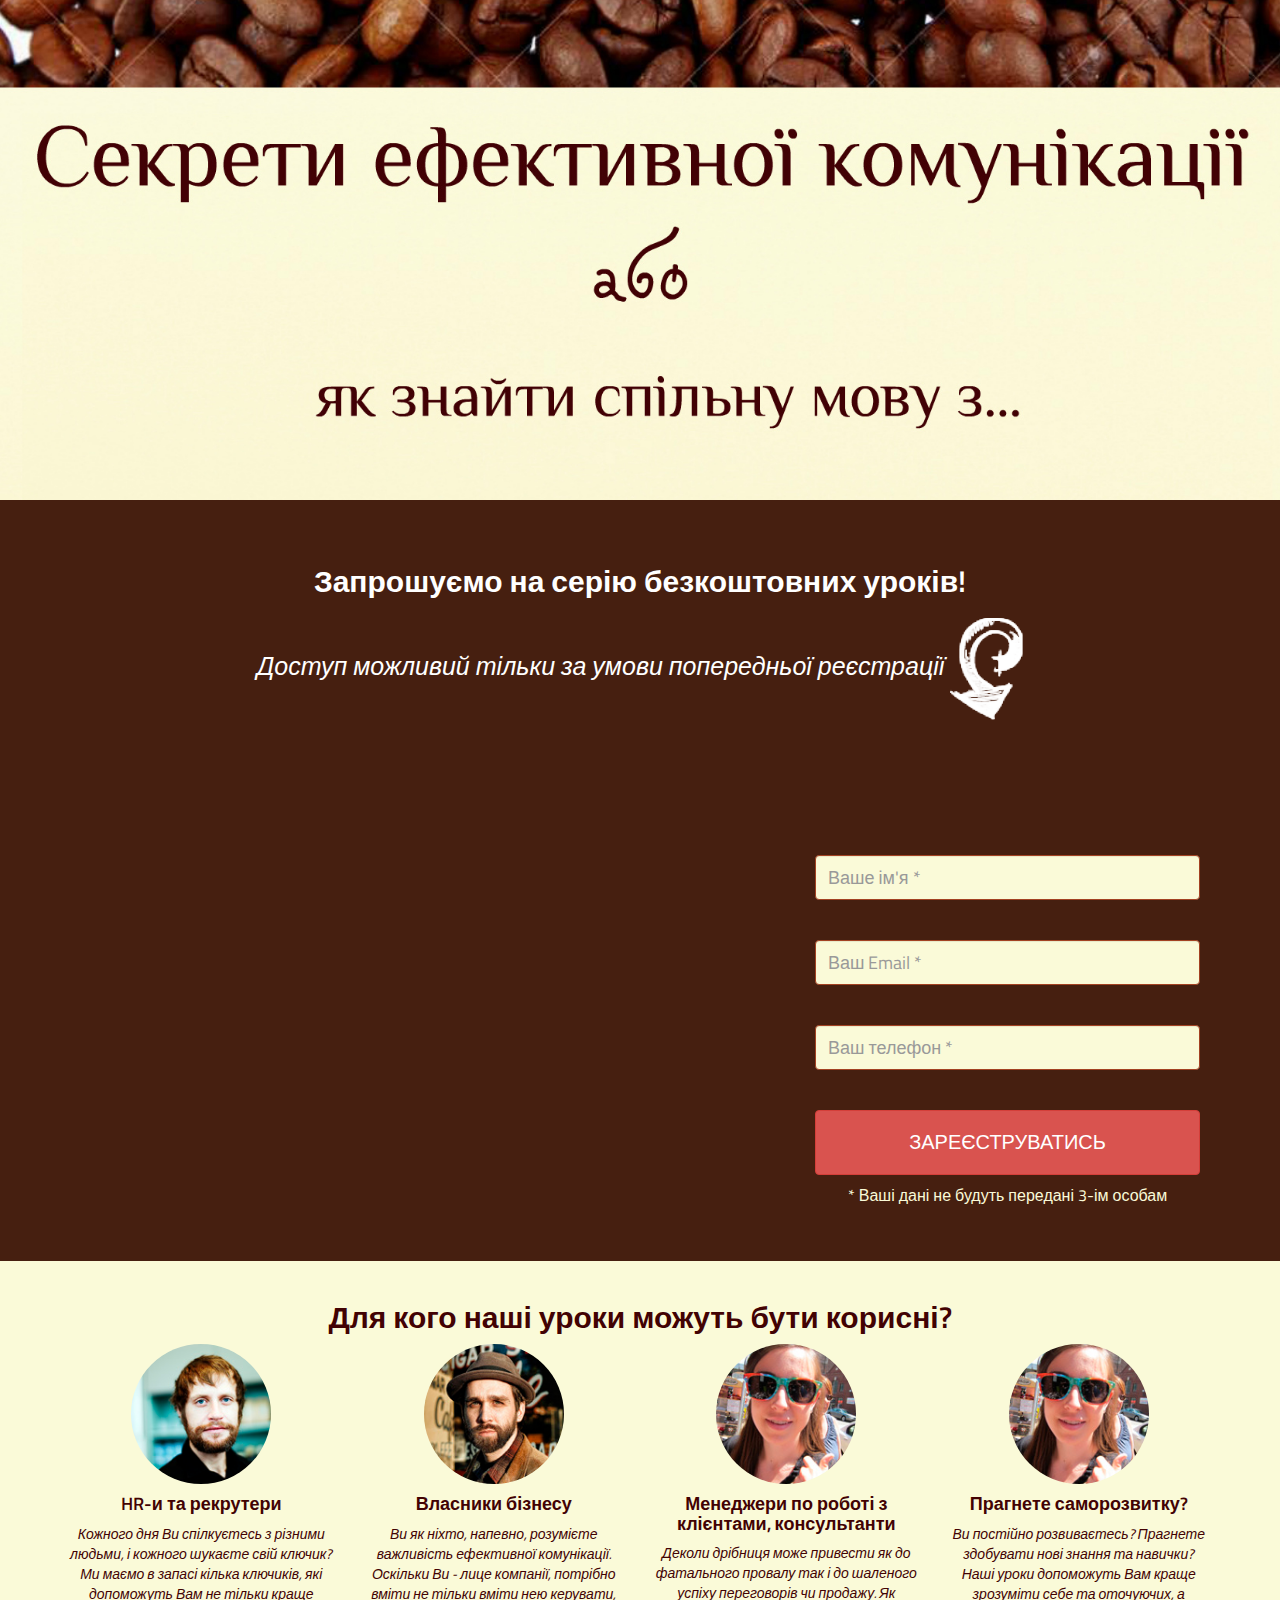
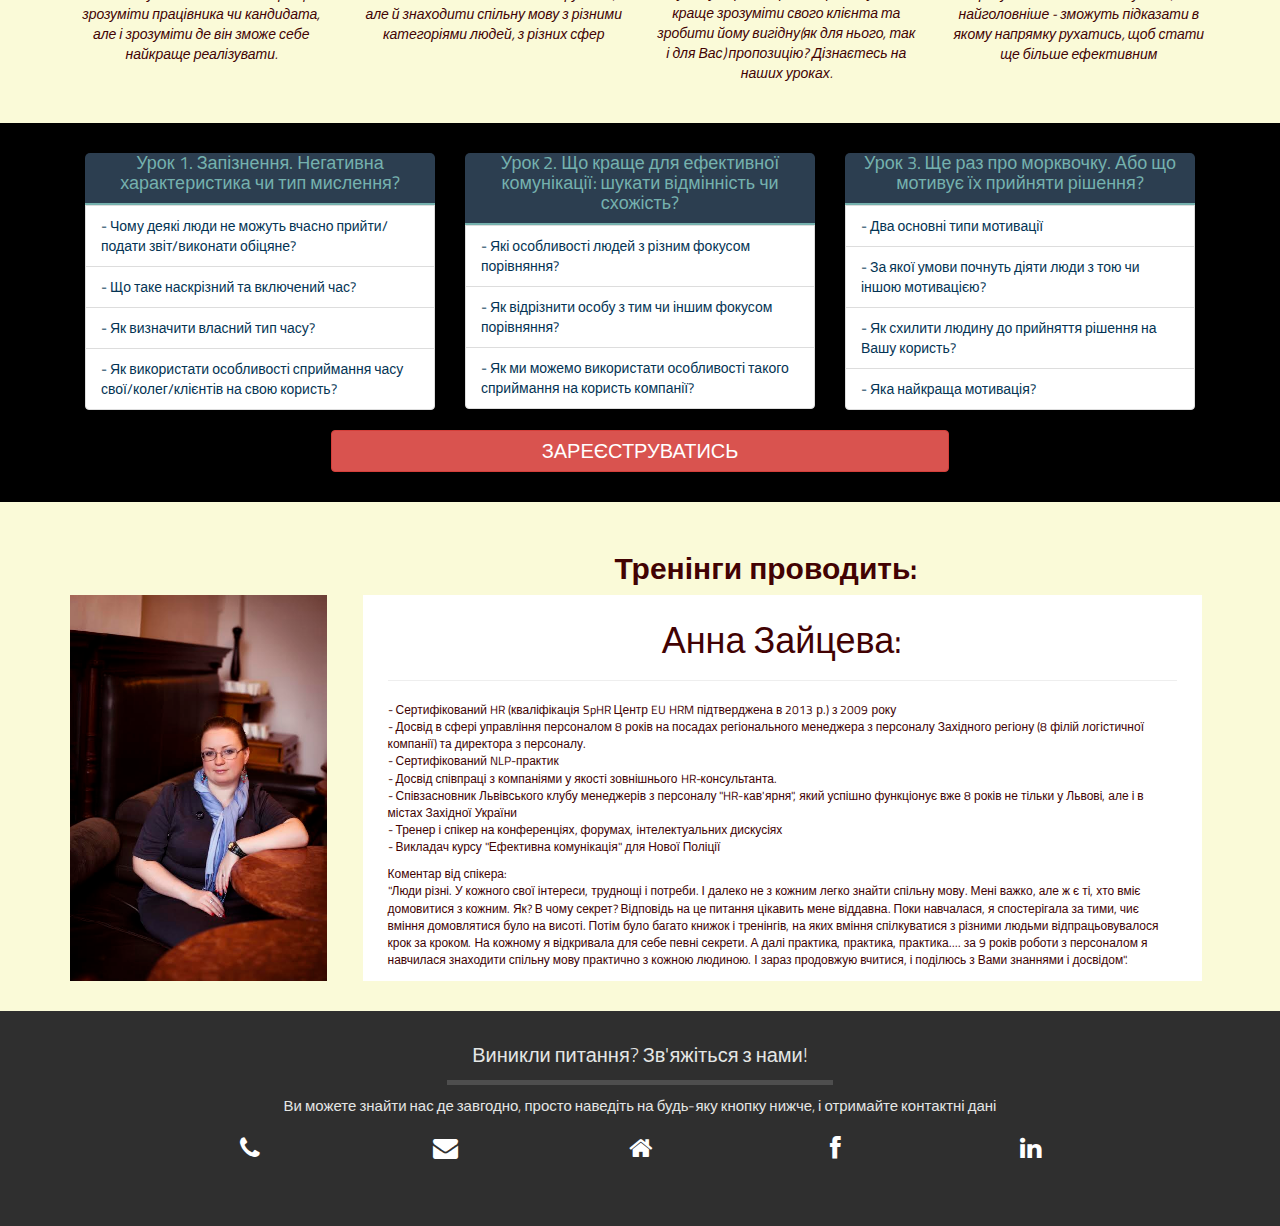
==== index.html @ 03cd406b "fix bugs" ====
<!doctype html>
<html>
<head lang="UA">
  <meta charset="utf-8">
  <meta name="viewport" content="width=device-width, initial-scale=1, maximum-scale=1, user-scalable=no">
  <title>Секрети ефективної комунікації</title>
  <meta name="description" content="sekretycomunicaciioctober"/>
  <meta name="keywords" content="HR, recruitment">
  <meta property="og:title" content="">
  <link rel="shortcut icon" href="favicon.ico" type="image/x-icon">
  <link rel="icon" href="favicon.ico" type="image/x-icon">
  <link rel="stylesheet" type="text/css" href="css/bootstrap.min.css">
  <link rel="stylesheet" href="css/font-awesome.min.css">
  <link rel="stylesheet" type="text/css" href="css/style.css">
  <link href='http://fonts.googleapis.com/css?family=Titillium+Web:400,600,300,200&subset=latin,latin-ext'
        rel='stylesheet' type='text/css'>
    <script src="http://ajax.googleapis.com/ajax/libs/jquery/1.7/jquery.js"></script>
    <script src="http://malsup.github.com/jquery.form.js"></script>
    <script>
        // wait for the DOM to be loaded
            $(document).ready(function() {
                var formTopBtn = $('.form-top-btn'),
                    formDownBtn = $('.form-down-btn');
            // bind 'myForm' and provide a simple callback function
            $('#myForm').ajaxForm(function() {
                formTopBtn.removeClass('btn-danger').addClass('btn-success').html("Відправлено").prop('disabled', true);
                formDownBtn.removeClass('btn-danger').addClass('btn-success').html("Відправлено").prop('disabled', true);
                document.getElementById("send-form").onclick = setTimeout(function () {
                    window.location.href = "redirect.html"; //will redirect to your blog page (an ex: blog.html)
                }, 3000);
            });
        });
    </script>

</head>

<body>
<div class="top-header">
</div>

<!-- === MAIN Background === -->
<div class="slide story" id="slide-1" data-slide="1">
  <div class="container">
    <div id="home-row-1" class="row clearfix">
      <div class="col-12">
        <h2 class="font-semibold">Запрошуємо на серію безкоштовних уроків!</span></h2>
        <h3 class="font-thin"><i>Доступ можливий тільки за умови попередньої реєстрації </i><img src="images/arrow.png"> </h3>
        <br>
        <br>
      </div>
      <!-- /col-12 -->
    </div>
    <!-- /row -->
    <div id="home-row-2" class="row clearfix">
      <div class="container">
        <div class="row">
          <div class="col-md-6 col-sm-6">
            <div class="embed-responsive embed-responsive-video">
                <video width="320" height="240" autoplay>
                    <source src="http://www.ex.ua/show/190866674/bb92fa47da04258a5d4b9c19761e5c28.mp4" type="video/mp4">
                    Your browser does not support the video tag.
                </video>
            </div>
          </div>
          <div class="col-md-6 col-sm-6">
            <div class="registration">
              <form id="myForm" action="send.php" method="post" class="form-top">

                <div class="form-group">
                  <input type="text" class="form-control" placeholder="Ваше ім'я *" name="first-name" id="name" required="required">

                  <p class="help-block text-danger"></p>
                </div>
                <div class="form-group">
                  <input type="email" class="form-control" placeholder="Ваш Email *" name="email" id="email" required="required">

                  <p class="help-block text-danger"></p>
                </div>
                <div class="form-group">
                  <input type="tel" class="form-control" placeholder="Ваш телефон *" name="phone" id="phone" required="required">

                  <p class="help-block text-danger" id="error"></p>
                </div>
                  <button type="submit" id="send-form" class="btn btn-block btn-danger form-top-btn">Зареєструватись</button>
                  <p><small class="text-muted">* Ваші дані не будуть передані 3-ім особам</small></p>
              </form>
              <div class="clearfix"></div>
            </div>
          </div>
        </div>
      </div>
      <!-- /row -->
    </div>
    <!-- /container -->
  </div>
  <!-- /slide1 -->

  <!-- === Slide 2 === -->
  <div class="slide story" id="slide-2" data-slide="2">
    <div class="container">

      <div class="row mt centered">
        <div class="col-lg-8 col-lg-offset-2">
          <h2 class="font-semibold">Для кого наші уроки можуть бути корисні?</h2>
        </div>
      </div>
      <!-- /row -->
      <div class="row mt centered">
        <div class="col-lg-3">
          <img class="img-circle" src="images/pic1.jpg" width="140" alt="">

          <h4 class="font-semibold">HR-и та рекрутери</h4>

          <p class="about-user"><em>Кожного дня Ви спілкуєтесь з різними людьми, і кожного шукаєте свій ключик? Ми маємо в запасі кілька ключиків, які допоможуть Вам не тільки краще зрозуміти працівника чи кандидата, але і зрозуміти де він зможе себе найкраще реалізувати.</em></p>
        </div>
        <!--/col-lg-4 -->

        <div class="col-lg-3">
          <img class="img-circle" src="images/pic2.jpg" width="140" alt="">

          <h4 class="font-semibold">Власники бізнесу</h4>

          <p class="about-user"><em>Ви як ніхто, напевно, розумієте важливість ефективної комунікації. Оскільки Ви - лице компанії, потрібно вміти не тільки вміти нею керувати, але й знаходити спільну мову з різними категоріями людей, з різних сфер</em></p>
        </div>
        <!--/col-lg-4 -->

        <div class="col-lg-3">
          <img class="img-circle" src="images/pic3.jpg" width="140" alt="">

          <h4 class="font-semibold">Менеджери по роботі з клієнтами, консультанти</h4>

          <p class="about-user"><em>Деколи дрібниця може привести як до фатального провалу так і до шаленого успіху переговорів чи продажу. Як краще зрозуміти свого клієнта та зробити йому вигідну(як для нього, так і для Вас) пропозицію? Дізнаєтесь на наших уроках.</em></p>
        </div>
        <!--/col-lg-4 -->
        <div class="col-lg-3">
          <img class="img-circle" src="images/pic3.jpg" width="140" alt="">

          <h4 class="font-semibold">Прагнете саморозвитку?</h4>

          <p class="about-user"><em>Ви постійно розвиваєтесь? Прагнете здобувати нові знання та навички? Наші уроки допоможуть Вам краще зрозуміти себе та оточуючих, а найголовніше - зможуть підказати в якому напрямку рухатись, щоб стати ще більше ефективним</em></p>
        </div>
        <!--/col-lg-4 -->
      </div>
      <!-- /row -->
    </div>
    <!-- /container -->
  </div>
  <!-- /slide2 -->

  <!-- === SLide 3 - Portfolio -->
  <div class="slide story" id="slide-3" data-slide="3">
    <div class="container">
      <div class="col-md-4">
        <div class="pricing_header">
          <h4>Урок 1. Запізнення. Негативна характеристика чи тип мислення?</h4>

          <div class="space"></div>
        </div>
        <ul class="list-group">
          <li class="list-group-item">- Чому деякі люди не можуть вчасно прийти/подати звіт/виконати обіцяне?</li>
          <li class="list-group-item">- Що таке наскрізний та включений час?</li>
          <li class="list-group-item">- Як визначити власний тип часу?</li>
          <li class="list-group-item">- Як використати особливості сприймання часу свої/колег/клієнтів на свою користь?</li>

        </ul>

        <div class="try">
        </div>
      </div>
      <div class="col-md-4">
        <div class="pricing_header">
          <h4>Урок 2. Що краще для ефективної комунікації: шукати відмінність чи схожість?</h4>

          <div class="space"></div>
        </div>
        <ul class="list-group">
          <li class="list-group-item">- Які особливості людей з різним фокусом порівняння?</li>
          <li class="list-group-item">- Як відрізнити особу з тим чи іншим фокусом порівняння?</li>
          <li class="list-group-item">- Як ми можемо використати особливості такого сприймання на користь компанії?</li>
        </ul>
        <div class="try">
        </div>
      </div>
      <div class="col-md-4">
        <div class="pricing_header">
          <h4>Урок 3. Ще раз про морквочку. Або що мотивує їх прийняти рішення?</h4>

          <div class="space"></div>
        </div>
        <ul class="list-group">
          <li class="list-group-item">- Два основні типи мотивації</li>
          <li class="list-group-item">- За якої умови почнуть діяти люди з тою чи іншою мотивацією?</li>
          <li class="list-group-item">- Як схилити людину до прийняття рішення на Вашу користь?</li>
          <li class="list-group-item">- Яка найкраща мотивація?</li>
        </ul>
      </div>
      <div class="col-md-12">

        <form name="registration" class="form-down" novalidate>

          <div class="col-md-7 col-centered">
            <div class="form-group-btn">
              <a href="#slide-1" class="btn btn-block btn-danger form-down-btn" id="reg-top">Зареєструватись</a>
            </div>
          </div>
        </form>
        <div class="clearfix"></div>
      </div>
    </div>
    <!-- /row -->
  </div>
  <!-- /slide3 -->

  <!-- === Slide 5 === -->
  <div class="slide story" id="slide-5" data-slide="5">
    <div class="container">
      <div class="row">
        <div class="col-md-9 text-right">
          <h2 class="font-semibold">Тренінги проводить:</h2>
        </div>
      </div>
      <!-- USER PROFILE ROW STARTS-->
      <div class="row">
        <div class="col-md-3 col-sm-3">

          <div class="user-wrapper">
            <img src="images/speaker.jpg" class="img-responsive"/>
          </div>
        </div>

        <div class="col-md-9 col-sm-9  user-wrapper">
          <div class="description">
            <h1> Анна Зайцева:</h1>
            <hr/>
            <p>
                - Сертифікований HR (кваліфікація SpHR Центр EU HRM підтверджена в 2013 р.) з 2009 року<br>
                - Досвід в сфері управління персоналом 8 років на посадах регіонального менеджера з персоналу Західного регіону (8 філій логістичної компанії) та директора з персоналу.<br>
                - Сертифікований NLP-практик<br>
                - Досвід співпраці з компаніями у якості зовнішнього HR-консультанта.<br>
                - Співзасновник Львівського клубу менеджерів з персоналу "HR-кав'ярня", який успішно функціонує вже 8 років не тільки у Львові, але і в містах Західної України<br>
                - Тренер і спікер на конференціях, форумах, інтелектуальних дискусіях<br>
                - Викладач курсу "Ефективна комунікація" для Нової Поліції<br>
            </p>

            <p>
                Коментар від спікера:<br>
                "Люди різні. У кожного свої інтереси, труднощі і потреби. І далеко не з кожним легко знайти спільну мову. Мені важко, але ж є ті, хто вміє домовитися з кожним. Як? В чому секрет? Відповідь на це питання цікавить мене віддавна.
                Поки навчалася, я спостерігала за тими, чиє вміння домовлятися було на висоті. Потім було багато книжок і тренінгів, на яких вміння спілкуватися з різними людьми відпрацьовувалося крок за кроком. На кожному я відкривала для себе певні секрети. А далі практика, практика, практика.... за 9 років роботи з персоналом я навчилася знаходити спільну мову практично з кожною людиною. І зараз продовжую вчитися, і поділюсь з Вами знаннями і досвідом".
            </p>

          </div>

        </div>
      </div>
      <!-- USER PROFILE ROW END-->
    </div>
  </div>
  <!-- /slide5 -->

  <!-- === Slide 6 / Contact === -->
  <div class="slide story" id="slide-6" data-slide="6">
    <div class="container">
      <div class="row title-row">
        <div class="col-12 font-light">Виникли питання? Зв'яжіться з нами!</span></div>
      </div>
      <!-- /row -->
      <div class="row line-row">
        <div class="hr">&nbsp;</div>
      </div>
      <!-- /row -->
      <div class="row subtitle-row">
        <div class="col-sm-1 hidden-sm">&nbsp;</div>
        <div class="col-12 col-sm-10 font-light">Ви можете знайти нас де завгодно, просто наведіть на будь-яку кнопку
          нижче, і отримайте контактні дані
        </div>
        <div class="col-sm-1 hidden-sm">&nbsp;</div>
      </div>
      <!-- /row -->
      <div id="contact-row-4" class="row">
        <div class="col-sm-1 hidden-sm">&nbsp;</div>
        <div class="col-12 col-sm-2 with-hover-text">
          <p><a target="_blank"><i class="icon icon-phone"></i></a></p>
          <span class="hover-text font-light ">+380 63 613 41 12</span></a>
        </div>
        <!-- /col12 -->
        <div class="col-12 col-sm-2 with-hover-text">
          <p><a target="_blank"><i class="icon icon-envelope"></i></a></p>
          <span class="hover-text font-light ">info@hr-kavjarnia.com.ua</span></a>
        </div>
        <!-- /col12 -->
        <div class="col-12 col-sm-2 with-hover-text">
          <p><a target="_blank"><i class="icon icon-home"></i></a></p>
          <span class="hover-text font-light ">Львів<br>вул. Грабовського, 11 <br>(3 поверх, 314 каб.)</span></a>
        </div>
        <!-- /col12 -->
        <div class="col-12 col-sm-2 with-hover-text">
          <p><a target="_blank" href="https://www.facebook.com/HRKavjarnia"><i class="icon icon-facebook"></i></a></p>
          <span class="hover-text font-light "><a href="https://www.facebook.com/HRKavjarnia" target="_blank">www.facebook.com</a></span></a>
        </div>
        <!-- /col12 -->
        <div class="col-12 col-sm-2 with-hover-text">
          <p><a target="_blank" href="https://www.linkedin.com/grp/home?gid=6921453"><i class="icon icon-linkedin"></i></a></p>
          <span class="hover-text font-light"><a href="https://www.linkedin.com/grp/home?gid=6921453" target="_blank">www.linkedin.com</a></span></a>
        </div>
        <!-- /col12 -->
        <div class="col-sm-1 hidden-sm">&nbsp;</div>

      </div>
      <!-- /row -->
    </div>
    <!-- /container -->
  </div>
  <!-- /Slide 6 -->
    <!--<script src="js/html5shiv.js"></script>-->

    <script src="js/script.js"></script>

  </div>
  </body>
  </html>
---- css/style.css ----
.font-thin {
	font-family: "Titillium Web", sans-serif;
	font-weight: 200;
}

.font-semibold {
	font-family: "Titillium Web", sans-serif;
	font-weight: 600;
}

.font-light {
	font-family: "Titillium Web", sans-serif;
	font-weight: 300;
}

.breaker {
	clear: both;
	font-size: 1px;
	line-height: 1px;
	height: 1px;
}

html, body {
	height: 100%;
	width: 100%;
}

body {
	background-color: rgb(70, 31, 16);
	font-family: "Titillium Web", sans-serif;
	font-weight: normal;
	overflow-x: hidden;
	-webkit-font-smoothing: antialiased !important;
}

.justify-text {
	text-align: justify;
}

.navbar {
	background-color: #e4e6e5;
	background-color: rgba( 228, 230, 229, .85 );
	border-bottom: 0 none;
	font-size: 12px;
	transition: .25s all linear;
}

.navbar.inv {
	background-color: rgba( 0, 0, 0, .5 );
	border-bottom: 1px solid #bfbfbf;
}

.navbar .nav a {
	color: #5f5f5f;
	font-family: "Titillium Web", sans-serif;
	font-weight: 600;
	transition: all .5 linear;
}

.navbar.inv a {
	color: #e4e6e5;
}


.navbar-responsive-collapse {
	margin: 0 auto;
	width: 80%;
}

.nav li {
	text-align: center;
	white-space: nowrap;
}

.nav > li > a:hover,
.nav > li > a:focus {
	background-color: inherit;
	outline: none;
}

.navbar-brand {
	padding: 8px;
}

.active-menu {
	background-color: #4e4e4e;
	content: '.';
	display: block;
	height: 5px;
	left: 0;
	position: absolute;
	top: 0;
	transition: all .5 linear;
	width: 1%;
	z-index: 9;
}

.inv .active-menu {
	background-color: #e4e6e5;
}

.special-active-menu {
	z-index: 10;
}

#special-active-menu-1,
#special-active-menu-6 {
	background-color: #4e4e4e !important;
}

#special-active-menu-2 {
	background-color: #1abc9c !important;
}

#special-active-menu-3 {
	background-color: #e74c3c !important;
}

#special-active-menu-4 {
	background-color: #34495e !important;
}

#special-active-menu-5 {
	background-color: #e67e22 !important;
}

@media (min-width: 768px) and (max-width: 991px) {
	#slide-4 .content-row h2 {
		min-height: 6em;
	}
}

@media (max-width: 767px) {
	
	.nav li {
		text-align: left;
		white-space: nowrap;
	}
	
	.navbar-responsive-collapse  {
		width: 100%;
	}
	
	.active-menu {
		display: none !important;
	}
	
	.navbar-toggle {
		margin-right: 10px;
	}
	
	.navbar {
		background-color: #e4e6e5 !important;
		padding: 0;
	}
	
	.navbar .nav a {
		color: #e4e6e5;
		font-size: 16px;
		padding-left: 0;
	}
	
	.icon {
		margin-right: 12px;
	}

	.nav li[data-slide="1"],
	.nav li[data-slide="6"] {
		background-color: #2f2f2f;
	}
	
	.nav li[data-slide="2"] {
		background-color: #1abc9c;
	}
	
	.nav li[data-slide="3"] {
		background-color: #e74c3c;
	}
	
	.nav li[data-slide="4"] {
		background-color: #34495e;
	}
	
	.nav li[data-slide="5"] {
		background-color: #e67e22;
	}
	
	.navbar-brand {
		margin: 0;
		text-align: left;
	}
}

:focus {outline:none;}
::-moz-focus-inner {border:0;}

.slide {
	background-position: center center;
	background-repeat: no-repeat;
	text-align: center;
}

#slide-1 {
	color: #ffffff;
    -webkit-background-size: 100%;
    -moz-background-size: 100%;
    -o-background-size: 100%;
    background-size: 100%;
    -webkit-background-size: cover;
    -moz-background-size: cover;
    -o-background-size: cover;
    background-size: cover;
    width: 100%;
	background-attachment: relative;
	background-position: center center;
}


@media (max-width: 991px) {
	#slide-1 {
		background-position: -70% 0, 170% 0;
	}
}

@media (max-width: 767px) {
	#slide-1 {
		background-image: none;
        padding-bottom: 30px;
	}
}

	#home-row-1,
	#home-row-2 {
		padding-top: 25px;
        padding-bottom: 30px;
	}
	
	#home-row-1 h1 {
		font-size: 54px;
	}
	
	#home-row-1 h4 {
		font-size: 32px;
	}
	
	#home-row-2 {
		font-size: 25px;
	}
	
	#home-row-2 .col-12 {
		height: 232px;
		padding-top: 30px;
	}
	
	#home-row-2 .col-12 .home-hover {
		height: 166px;
		overflow: hidden;
		padding-top: 26px;
		transition: all ease-in .5s;
	}
	
	#home-row-2 .col-12 .home-hover:hover {
		height: 166px;
		padding-top: 0;
	}

@media (max-width: 767px) {
	#home-row-1,
	#home-row-2 {
		padding-top: 16px;
	}
	
	#home-row-1 h1 {
		font-size: 35px;
	}
	
	#home-row-1 h4 {
		font-size: 21px;
	}
	
	#home-row-2 {
		font-size: 16px;
	}
}

#slide-2 {
	background-color: #fafad8;
	color: #420203;
    padding-bottom: 30px;
}

	.title-row {
		font-size: 20px;
		padding-bottom: 10px;
	}
	
	.line-row .hr {
		background-color: #e4e6e5;
		height: 5px;
		margin: 0 auto;
		width: 33%;
	}
	
	.subtitle-row {
		font-size: 15px;
		padding-bottom: 10px;
		padding-top: 10px;
	}
	
	.content-row {
		padding-top: 45px;
	}
	
	.content-row i,
	#about-row-5 i {
		display: block;
		margin: 0 auto;
		max-height: 100%;
		max-width: 100%;
	}
	
	.content-row h2 {
		font-size: 28px;
		padding-bottom: 40px;
	}
	
	.content-row h4 {
		font-family: "Titillium Web", "Lucida Sans Unicode", "Lucida Grande", sans-serif;
		font-size: 20px;
		font-weight: 300;
	}
	
	i {
		font-size: 25px;
		color: white;
	}
	

@media (max-width: 767px) {
	.title-row {
		font-size: 34px;
		padding-bottom: 33px;
	}
	
	.subtitle-row {
		font-size: 26px;
		padding-bottom: 26px;
		padding-top: 26px;
	}
	
	.content-row {
		padding-top: 29px;
	}
	
	.content-row h2 {
		font-size: 24px;
		padding-bottom: 26px;
	}
	
	.content-row h4 {
		font-size: 20px;
	}
}

#slide-3 {
	background-color: #000;
	margin: 0 auto;
	overflow: hidden;
	padding-bottom: 30px;
	text-align: left;
	width: 100%;
}
	
	#slide-3 .col-12 {
		display: inline-block;
		height: 451px;
		margin: 0;
		padding: 0;
		width: 452px;
	}

	#slide-3 a,
	#slide-3 img {
		display: inline-block;
		height: 100%;
		margin: 0 auto;
		width: 100%;
	}
	
@media (max-width: 991px) {
	#slide-3 {
		text-align: center;
		width: 100%;
	}
	
	#slide-3 .row {
		left: 0 !important;
		margin: 0;
		width: 100% !important;
	}
	
	#slide-3 .col-12 {
		height: auto;
		width: 50%
	}

	#slide-3 a,
	#slide-3 img {
		height: auto;
		max-height: 100%;
		max-width: 100%;
		width: auto;
	}
}
	
@media (max-width: 767px) {
	#slide-3 .col-12 {
		width: 100%;
	}
}

#slide-4 {
	background-color: #fafad8;
	color: #420203;
	padding-top: 30px;
	padding-bottom: 30px;
}

#slide-4 i {
		font-size: 80px;
		color: white;
	}


#slide-5 {
	background-color: #fafad8;
	color: #420203;
	padding-top: 10px;
	padding-bottom: 30px;
}

#slide-6 {
	background-color: #2f2f2f;
	color: #e4e6e5;
	padding-top: 10px;
    padding-bottom: 20px;
}

@media (max-width: 767px) {
	#slide-6 {
		background-image: none;
	}
}
	
	#slide-6 .line-row .hr {
		background-color: #4e4e4e;
		color: #4e4e4e;
	}

	#slide-6 a {
		color: inherit;
		outline: none;
		text-decoration: none;
	}

@media (max-width: 767px) {
	.with-hover-text{
		margin-bottom: 2em;
		margin-top: 1em;
	}
}
	
	#contact-row-4 {
		padding-top: 5px;
	}
	
	#contact-row-4 .col-12 {
		height: 75px;
		overflow: hidden;
		padding-top: 5px;
		transition: all ease-in .5s;
	}
	
	#contact-row-4 img {
		display: block;
		margin: 0 auto;
		max-height: 100%;
		max-width: 100%;
	}
	
	#contact-row-4 .col-12:hover {
		height: 75px;
		padding-top: 0;
	}
	
	#contact-row-4 .col-12 .hover-text {
		display: none;
		font-size: 14px;
	}

#slide-7 {
	background-color: #e4e6e5;
	color: #4e4e4e;
	font-size: 35px;
	line-height: 50px;
	text-align: center;
}

#lightbox-out {
	background-color: rgba( 0, 0, 0, 0.7 );
	height: 100%;
	position: fixed;
	width: 100%;
	z-index: 99999;
}

.with-hover-text span {
	display: none;
}

/*.zoom {
	background-image: url('../images/zoom.png');
	background-position: center center;
	background-repeat: no-repeat;
	height: 100%;
	left: 0;
	position: absolute;
	top: 0;
	width: 100%;
	z-index: 999;
}
*/

.navigation-slide {
	cursor: pointer;
}

.btn-primary {
    float: right;
}
.about-user{
    font-size: 14px;
}
.event-persons{
    padding: 25px;
    margin-bottom: 50px;
}

#details { font-family: "Quicksand", sans-serif; font-size: 60px; }
#home-box > h2 { font-family: "Quicksand", sans-serif; font-weight: 400; line-height: 1.1; color: #75b1ae; }
.price { font-size: 25px; float: left; }
.pricing_header { background: none repeat scroll 0% 0% rgb(44, 62, 80); border-radius: 5px 5px 0px 0px; transition: background 0.4s ease-out 0s; }
.pricing_header h2 { text-align:center; line-height: 25px; padding: 15px 0px; margin: 0px; font-family: "Quicksand", sans-serif; font-weight: 400; color: #75b1ae; }
.list-group-item:first-child { border-top-right-radius: 0px; border-top-left-radius: 0px; }
.btn { float: right; font-family: "Quicksand", sans-serif; font-weight:500;}
.off { text-decoration: line-through; color: rgb(86,86,86); }
.space {height: 2px; background-color: #75b1ae;}

#home-box{
	margin-top: 50px;
}
.user-wrapper .btn {
	border-radius: 0px;
	-webkit-border-radius: 0px;
	-moz-border-radius: 0px;
	margin: 5px;
}

.user-wrapper .description {
	padding: 25px;
	background-color: #fff;
    width: 99%;
    height: 386px;
}
.user-wrapper img {
	width:98%;
}


/* SOCIAL BUTTONS */
.btn-social {
	color: white;
	opacity: 0.8;
}

.btn-social:hover {
	color: white;
	opacity: 1;
	text-decoration: none;
}

.btn-facebook {
	background-color: #3b5998;
}

.btn-twitter {
	background-color: #00aced;
}

.btn-linkedin {
	background-color: #0e76a8;
}

.btn-google {
	background-color: #c32f10;
}

.top-header{
	background-image: url('../images/bg.jpg') ;
    background-repeat: no-repeat;
    background-size: cover;
	height: 500px;
	width: 100%;

	background-position: center center;
}
.centered-form{
	margin-top: 60px;
}

.centered-form .panel{
	background: rgba(255, 255, 255, 0.8);
	box-shadow: rgba(0, 0, 0, 0.3) 20px 20px 20px;
}
.embed-responsive-video {
    padding-bottom: 56.25%;
    margin-bottom: 10px;
}
.registration{
    margin-left: 150px;
    padding: 10px;
    border-radius: 5%;
}


@media (max-width: 768px){
    .registration{
        margin-left: 0;
    }
}

.form-control {
    color: #461f10;
    font-size: 18px;
    background-color: #fafad8;
    border-color: #a34222;
    height: 45px;
}
.form-group{
    margin-bottom: 40px;
}


/*INPUT[type="text"] {
    background-color: #d9534f;
    color: #f5f4f6;
}*/
.reg{
	padding-left: 25%;
	width: 75%;
    display: inline-block;
}
.btn-danger,
.btn-success{
    height: 65px;
    font-size: 20px;
    text-transform: uppercase;
}
.form-group2{
    margin-bottom: 5px;
}
.col-centered{
    float: none;
    margin: 0 auto;
}
.btn-danger2{
    height: 55px;
}
.container{
	padding-top: 20px;
}
.text-muted{
    font-size: 16px;
    color: #fafad8;
}
.pricing_header{
	text-align: center;
    color: #75b1ae;
}
.list-group-item{
    color: #043454;
}

#slide-5 h1{
    margin-top: 0;
}
.description p{
    text-align: left;
    font-size: 12px;
}
.logo a{
    width: 100%;
    height: 100%;
    position: fixed;
    top: 0;
    left: 0;
    display: flex;
    align-items: center;
    justify-content: center;
    overflow: auto;
    font-family: Galano, sans-serif;
    font-size: 36px;
    text-transform: uppercase;
    color: #fff;
    text-decoration: none;
}
.sp-back{
    font-size: 10px;
}
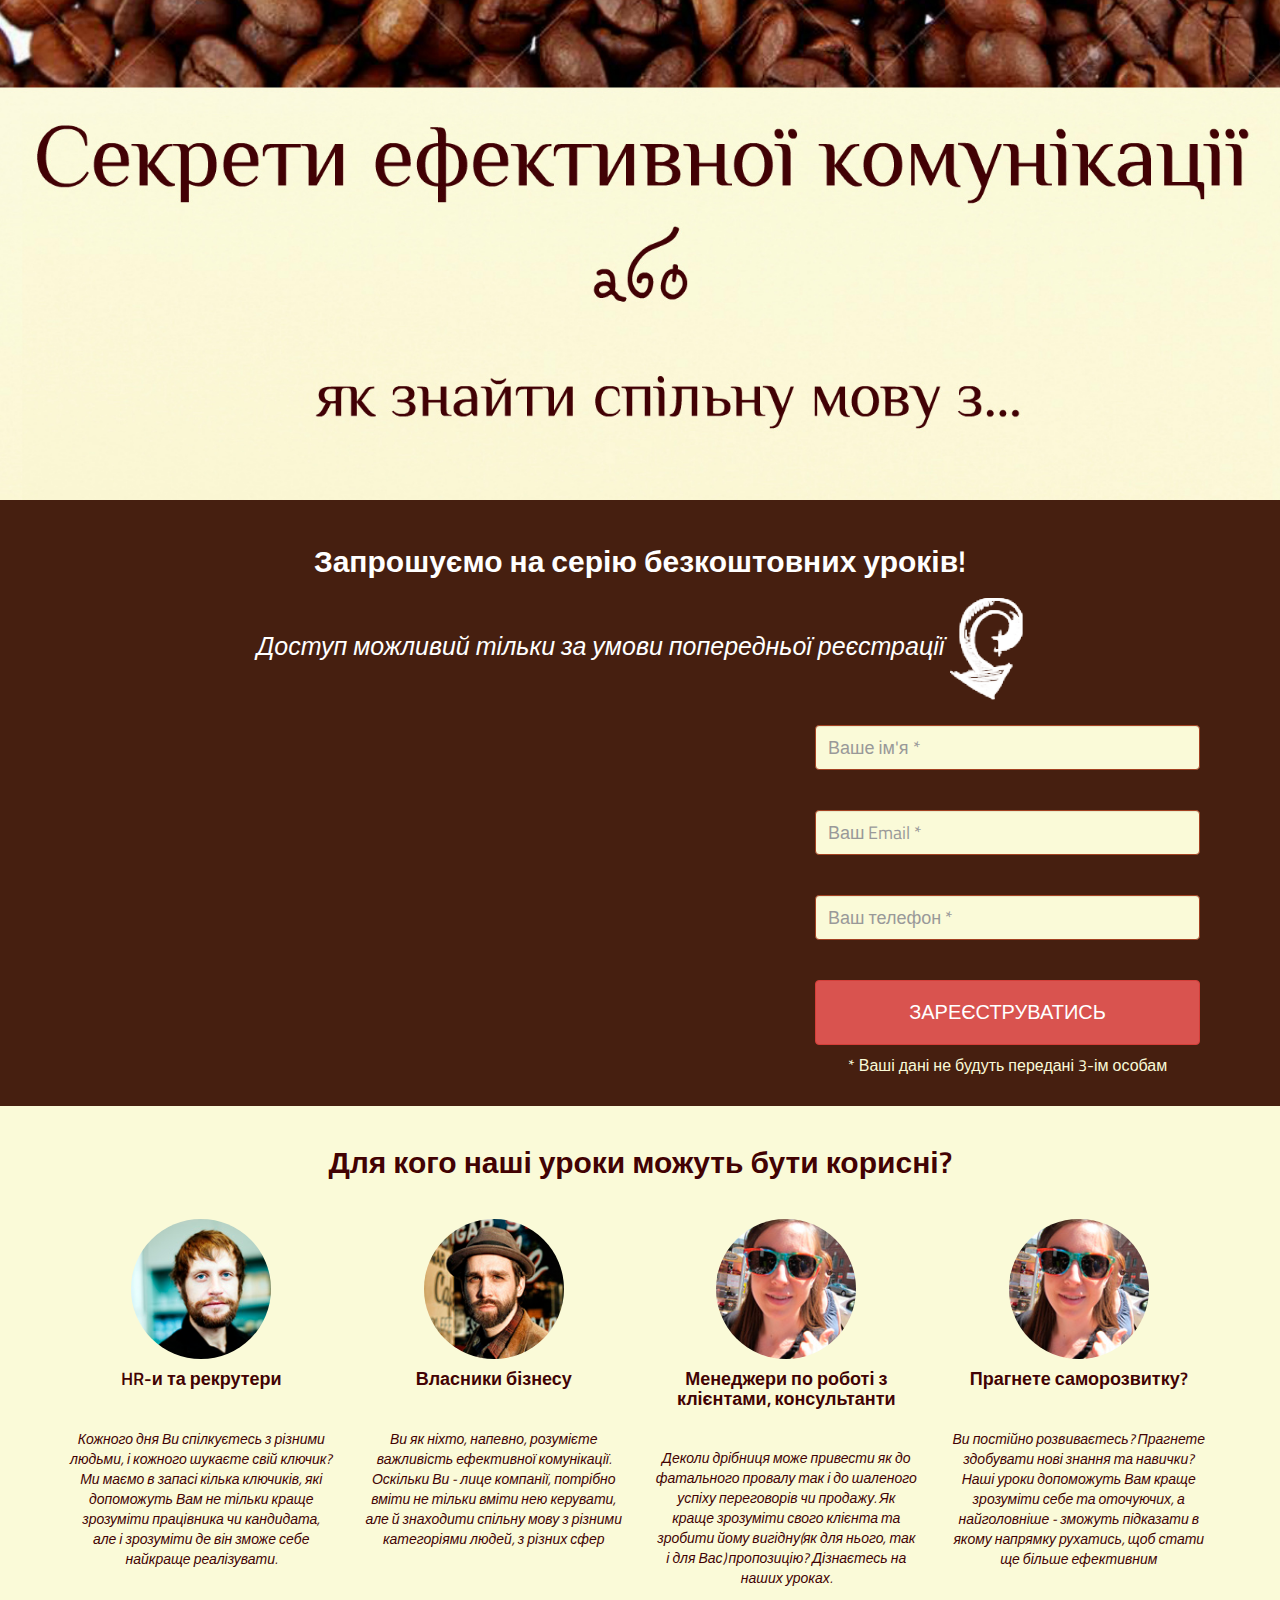
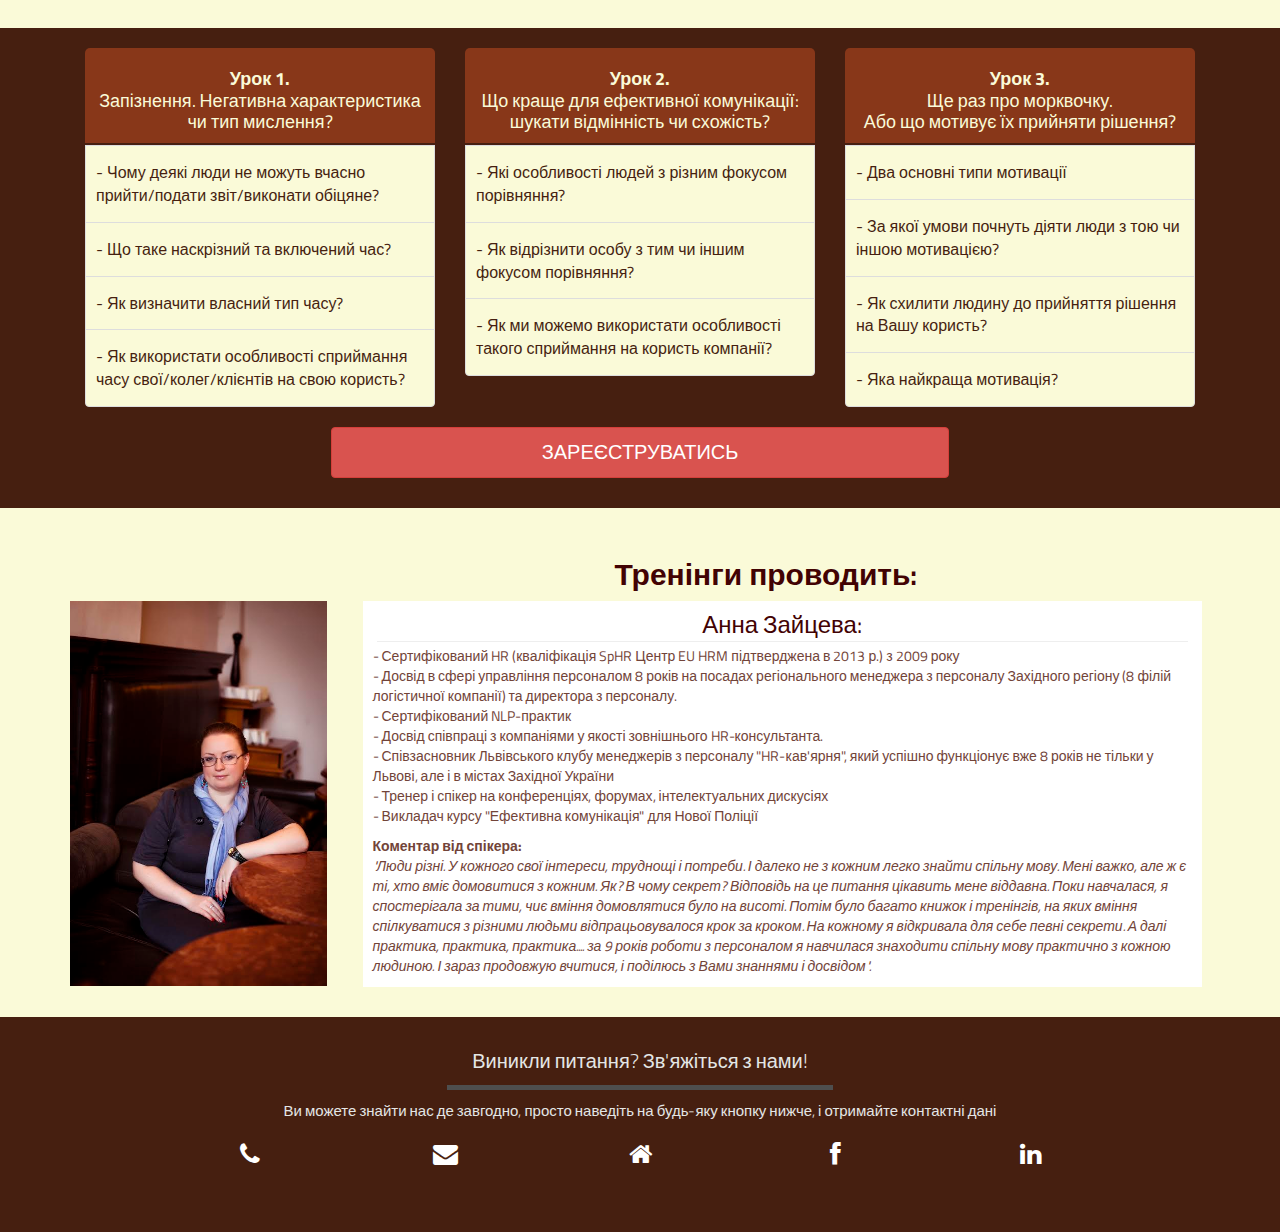
==== commit 6dacd82b: "fix bugs" ====
--- a/index.html
+++ b/index.html
@@ -56,7 +56,7 @@
         <div class="row">
           <div class="col-md-6 col-sm-6">
             <div class="embed-responsive embed-responsive-video">
-                <video width="320" height="240" autoplay>
+                <video width="320" height="240" autopalay>
                     <source src="http://www.ex.ua/show/190866674/bb92fa47da04258a5d4b9c19761e5c28.mp4" type="video/mp4">
                     Your browser does not support the video tag.
                 </video>
@@ -152,7 +152,7 @@
     <div class="container">
       <div class="col-md-4">
         <div class="pricing_header">
-          <h4>Урок 1. Запізнення. Негативна характеристика чи тип мислення?</h4>
+          <h4><b>Урок 1.</b><br> Запізнення. Негативна характеристика<br> чи тип мислення?</h4>
 
           <div class="space"></div>
         </div>
@@ -169,7 +169,7 @@
       </div>
       <div class="col-md-4">
         <div class="pricing_header">
-          <h4>Урок 2. Що краще для ефективної комунікації: шукати відмінність чи схожість?</h4>
+          <h4><b>Урок 2.</b><br> Що краще для ефективної комунікації: шукати відмінність чи схожість?</h4>
 
           <div class="space"></div>
         </div>
@@ -183,7 +183,7 @@
       </div>
       <div class="col-md-4">
         <div class="pricing_header">
-          <h4>Урок 3. Ще раз про морквочку. Або що мотивує їх прийняти рішення?</h4>
+          <h4><b>Урок 3.</b><br> Ще раз про морквочку. <br>Або що мотивує їх прийняти рішення?</h4>
 
           <div class="space"></div>
         </div>
@@ -230,7 +230,7 @@
 
         <div class="col-md-9 col-sm-9  user-wrapper">
           <div class="description">
-            <h1> Анна Зайцева:</h1>
+            <h3> Анна Зайцева:</h3>
             <hr/>
             <p>
                 - Сертифікований HR (кваліфікація SpHR Центр EU HRM підтверджена в 2013 р.) з 2009 року<br>
@@ -243,10 +243,10 @@
             </p>
 
             <p>
-                Коментар від спікера:<br>
-                "Люди різні. У кожного свої інтереси, труднощі і потреби. І далеко не з кожним легко знайти спільну мову. Мені важко, але ж є ті, хто вміє домовитися з кожним. Як? В чому секрет? Відповідь на це питання цікавить мене віддавна.
+                <b>Коментар від спікера:</b><br>
+                <em>"Люди різні. У кожного свої інтереси, труднощі і потреби. І далеко не з кожним легко знайти спільну мову. Мені важко, але ж є ті, хто вміє домовитися з кожним. Як? В чому секрет? Відповідь на це питання цікавить мене віддавна.
                 Поки навчалася, я спостерігала за тими, чиє вміння домовлятися було на висоті. Потім було багато книжок і тренінгів, на яких вміння спілкуватися з різними людьми відпрацьовувалося крок за кроком. На кожному я відкривала для себе певні секрети. А далі практика, практика, практика.... за 9 років роботи з персоналом я навчилася знаходити спільну мову практично з кожною людиною. І зараз продовжую вчитися, і поділюсь з Вами знаннями і досвідом".
-            </p>
+            </em></p>
 
           </div>
 
--- a/css/style.css
+++ b/css/style.css
@@ -102,6 +102,9 @@
 
 .special-active-menu {
 	z-index: 10;
+}
+#home-row-1 .col-12{
+	height: 140px;
 }
 
 #special-active-menu-1,
@@ -215,7 +218,13 @@
 	background-attachment: relative;
 	background-position: center center;
 }
-
+#slide-2 .font-semibold{
+    margin-bottom: 40px;
+}
+
+#reg-top{
+    padding: 10px 0 10px 0;
+}
 
 @media (max-width: 991px) {
 	#slide-1 {
@@ -232,8 +241,8 @@
 
 	#home-row-1,
 	#home-row-2 {
-		padding-top: 25px;
-        padding-bottom: 30px;
+		padding-top: 5px;
+        padding-bottom: 5px;
 	}
 	
 	#home-row-1 h1 {
@@ -364,7 +373,7 @@
 }
 
 #slide-3 {
-	background-color: #000;
+    background-color: rgb(70, 31, 16)
 	margin: 0 auto;
 	overflow: hidden;
 	padding-bottom: 30px;
@@ -441,7 +450,7 @@
 }
 
 #slide-6 {
-	background-color: #2f2f2f;
+	background-color: rgb(70, 31, 16);
 	color: #e4e6e5;
 	padding-top: 10px;
     padding-bottom: 20px;
@@ -568,7 +577,7 @@
 }
 
 .user-wrapper .description {
-	padding: 25px;
+	padding: 10px 10px 0 10px;
 	background-color: #fff;
     width: 99%;
     height: 386px;
@@ -686,18 +695,37 @@
 }
 .pricing_header{
 	text-align: center;
-    color: #75b1ae;
+    background-color: rgba(159, 63, 29, 0.74);
+    padding-top: 10px;
+}
+.pricing_header h4{
+    line-height: 1.2;
+    color: #fafad8;
 }
 .list-group-item{
-    color: #043454;
-}
-
+    background-color: #fafad8;
+    color: #461f10;
+    padding: 15px 10px 15px 10px;
+    font-size: 16px;
+}
+.space{
+    background-color: #461f10;
+}
 #slide-5 h1{
     margin-top: 0;
 }
 .description p{
     text-align: left;
-    font-size: 12px;
+    font-size: 14px;
+    color: #724439;
+}
+hr{
+    margin: 4px;
+}
+
+.description h3{
+    margin-top: 0;
+    margin-bottom: 0;
 }
 .logo a{
     width: 100%;
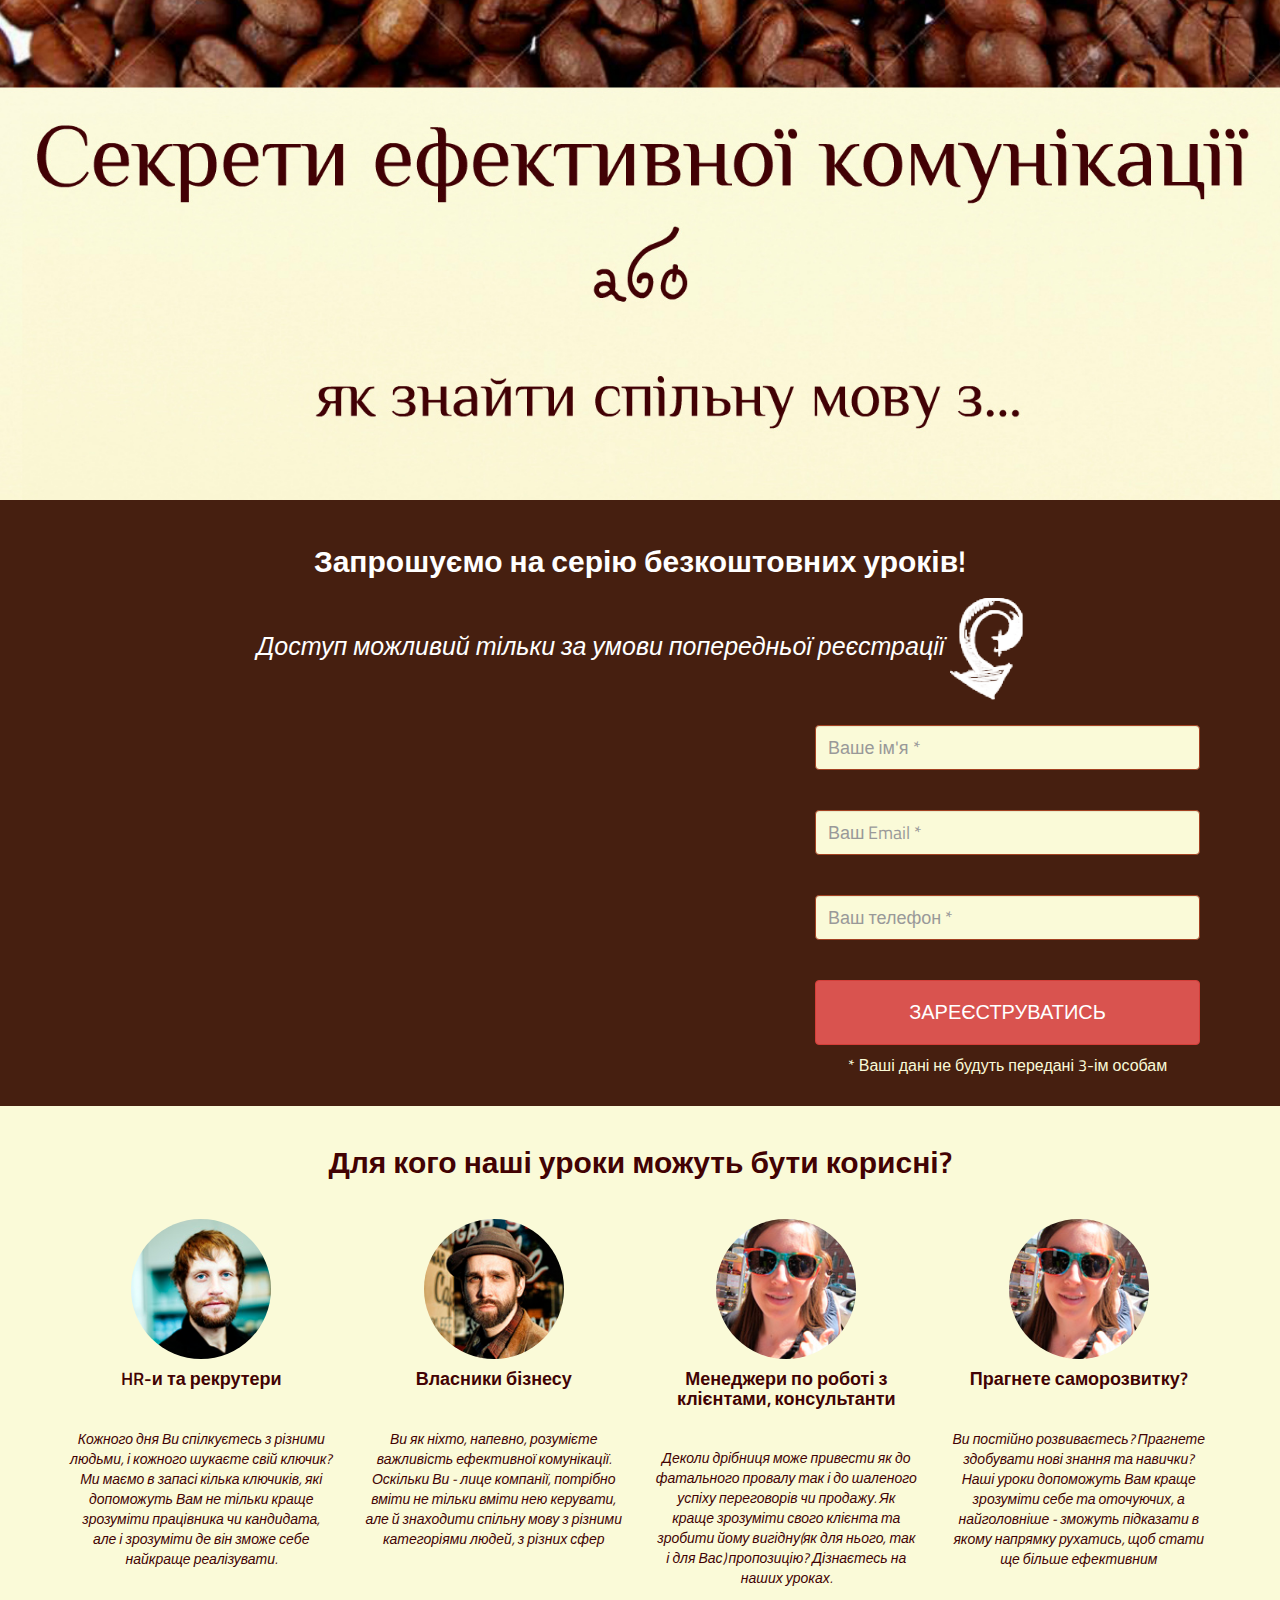
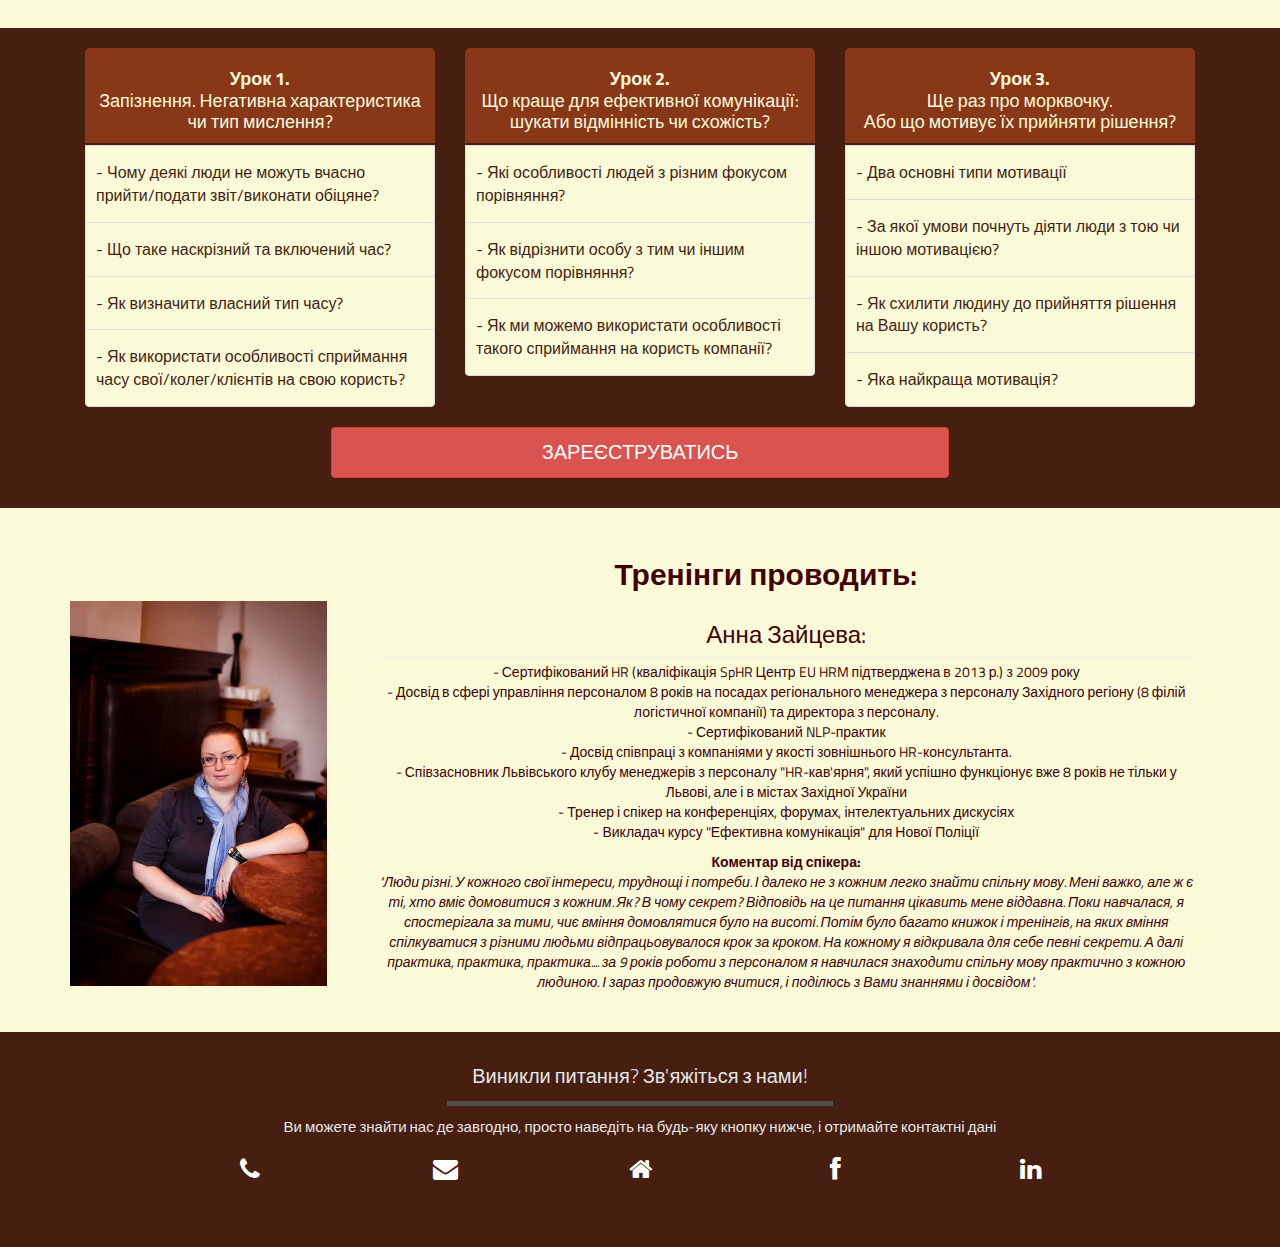
==== commit e8d1d472: "fix bugs" ====
--- a/index.html
+++ b/index.html
@@ -229,7 +229,7 @@
         </div>
 
         <div class="col-md-9 col-sm-9  user-wrapper">
-          <div class="description">
+          <div class="container-fluid">
             <h3> Анна Зайцева:</h3>
             <hr/>
             <p>
--- a/css/style.css
+++ b/css/style.css
@@ -129,13 +129,17 @@
 }
 
 @media (min-width: 768px) and (max-width: 991px) {
+
+}
+
+@media (min-width: 768px) and (max-width: 991px) {
 	#slide-4 .content-row h2 {
 		min-height: 6em;
 	}
 }
 
 @media (max-width: 767px) {
-	
+
 	.nav li {
 		text-align: left;
 		white-space: nowrap;
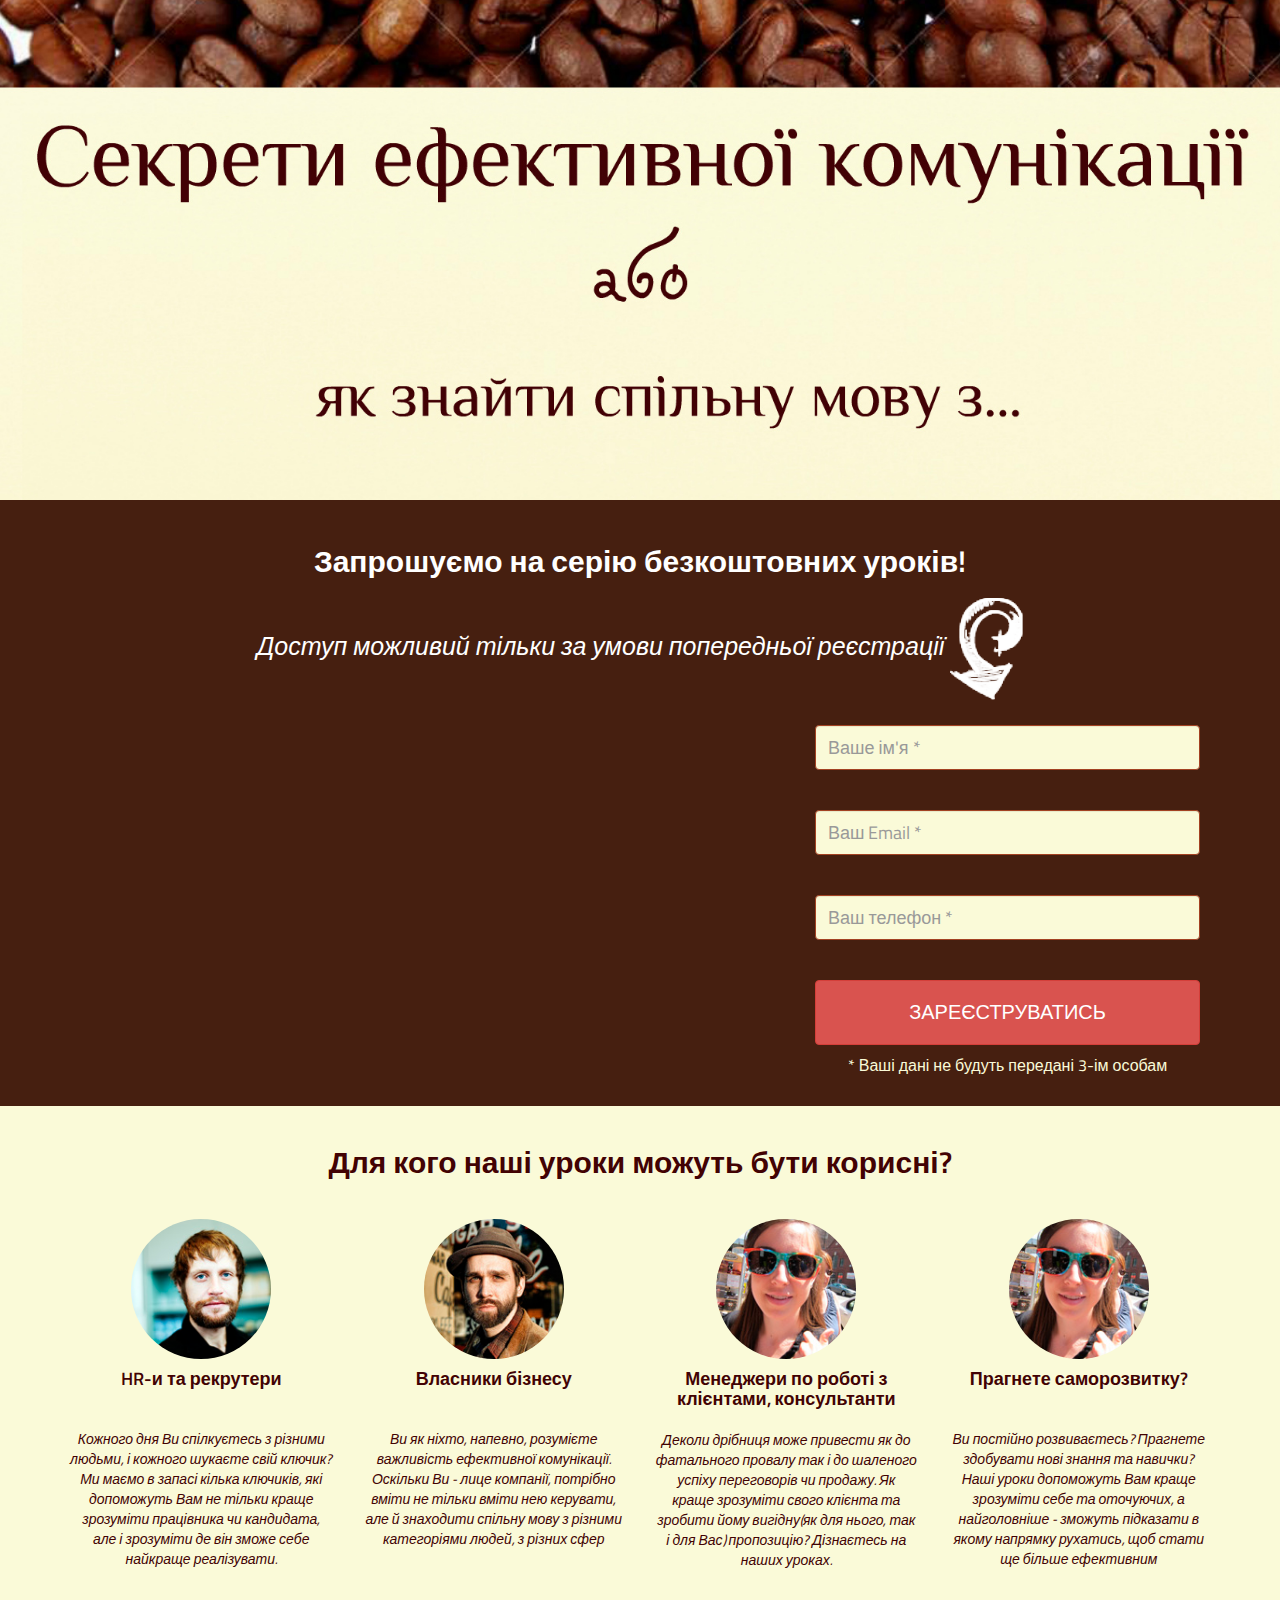
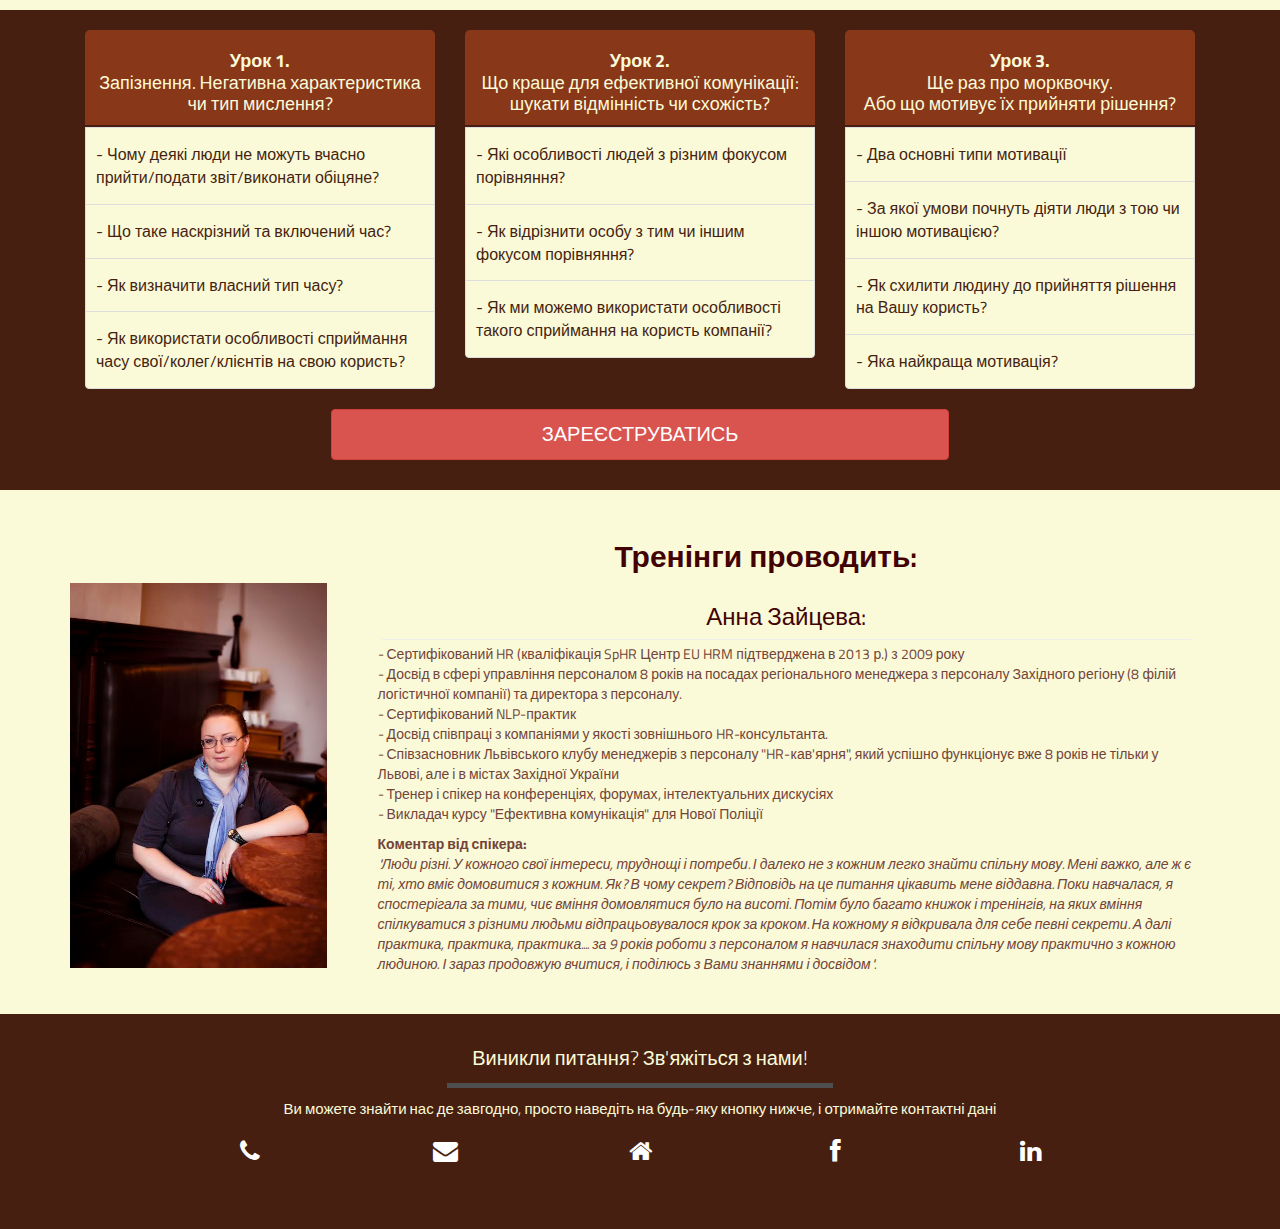
==== commit faaacc0c: "fix bugs" ====
--- a/index.html
+++ b/index.html
@@ -56,10 +56,7 @@
         <div class="row">
           <div class="col-md-6 col-sm-6">
             <div class="embed-responsive embed-responsive-video">
-                <video width="320" height="240" autopalay>
-                    <source src="http://www.ex.ua/show/190866674/bb92fa47da04258a5d4b9c19761e5c28.mp4" type="video/mp4">
-                    Your browser does not support the video tag.
-                </video>
+              <iframe width="560" height="315" src="https://www.youtube.com/embed/NpM9Jc7rdCU?rel=0&autoplay=1" frameborder="0" allowfullscreen></iframe>
             </div>
           </div>
           <div class="col-md-6 col-sm-6">
@@ -127,7 +124,7 @@
         <div class="col-lg-3">
           <img class="img-circle" src="images/pic3.jpg" width="140" alt="">
 
-          <h4 class="font-semibold">Менеджери по роботі з клієнтами, консультанти</h4>
+          <h4 class="font-semibold correct">Менеджери по роботі з клієнтами, консультанти</h4>
 
           <p class="about-user"><em>Деколи дрібниця може привести як до фатального провалу так і до шаленого успіху переговорів чи продажу. Як краще зрозуміти свого клієнта та зробити йому вигідну(як для нього, так і для Вас) пропозицію? Дізнаєтесь на наших уроках.</em></p>
         </div>
@@ -261,7 +258,7 @@
   <div class="slide story" id="slide-6" data-slide="6">
     <div class="container">
       <div class="row title-row">
-        <div class="col-12 font-light">Виникли питання? Зв'яжіться з нами!</span></div>
+        <div class="col-12 font-light">Виникли питання? Зв'яжіться з нами!</div>
       </div>
       <!-- /row -->
       <div class="row line-row">
--- a/css/style.css
+++ b/css/style.css
@@ -8,10 +8,15 @@
 	font-family: "Titillium Web", sans-serif;
 	font-weight: 600;
 }
+.font-semibold {
+    font-family: "Titillium Web", sans-serif;
+    font-weight: 600;
+}
 
 .font-light {
 	font-family: "Titillium Web", sans-serif;
 	font-weight: 300;
+    color: #fafad8;
 }
 
 .breaker {
@@ -197,6 +202,9 @@
 		margin: 0;
 		text-align: left;
 	}
+}
+#slide-6 div{
+    color: #fafad8;
 }
 
 :focus {outline:none;}
@@ -225,7 +233,9 @@
 #slide-2 .font-semibold{
     margin-bottom: 40px;
 }
-
+#slide-2 .correct{
+    margin-bottom: 22px;
+}
 #reg-top{
     padding: 10px 0 10px 0;
 }
@@ -718,7 +728,7 @@
 #slide-5 h1{
     margin-top: 0;
 }
-.description p{
+.container-fluid p{
     text-align: left;
     font-size: 14px;
     color: #724439;
@@ -731,22 +741,48 @@
     margin-top: 0;
     margin-bottom: 0;
 }
+
 .logo a{
-    width: 100%;
-    height: 100%;
-    position: fixed;
-    top: 0;
-    left: 0;
-    display: flex;
-    align-items: center;
-    justify-content: center;
-    overflow: auto;
     font-family: Galano, sans-serif;
     font-size: 36px;
     text-transform: uppercase;
     color: #fff;
     text-decoration: none;
 }
+.logo .col-md-6{
+	margin-right: -150px;
+}
+
 .sp-back{
     font-size: 10px;
+}
+a {
+    text-decoration: none;
+    color: #461f10;
+    padding: 15px 10px 15px 10px;
+    font-size: 16px;
+}
+a:visited{
+    text-decoration: none;
+}
+
+a:hover{
+    text-decoration: none;
+    color: #461f10;
+    padding: 15px 10px 15px 10px;
+    font-size: 16px;
+}
+
+.redirect{
+    background-color: #fafad8;
+}
+.link{
+    margin-top: 100px;
+    line-height: 5;
+}
+.link a{
+    font-size: 18px;
+}
+.correct{
+    margin-bottom: 22px;
 }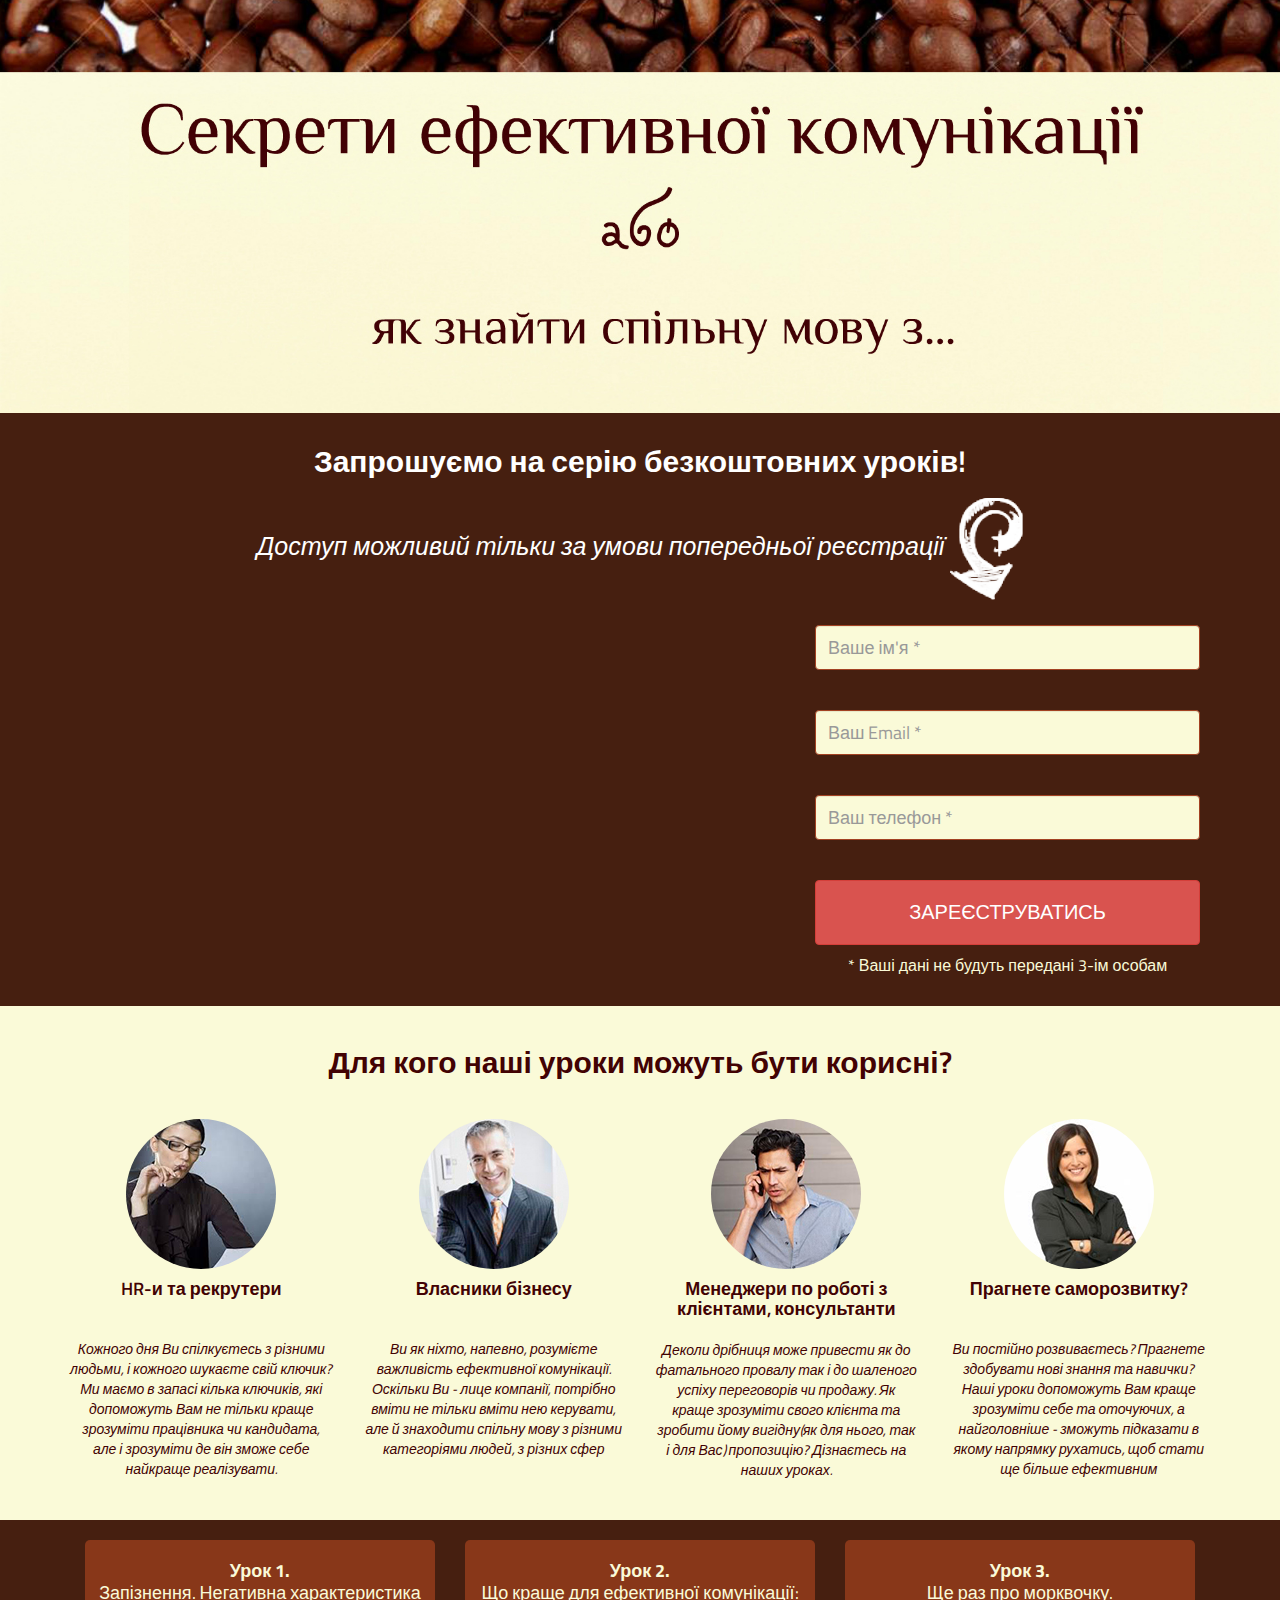
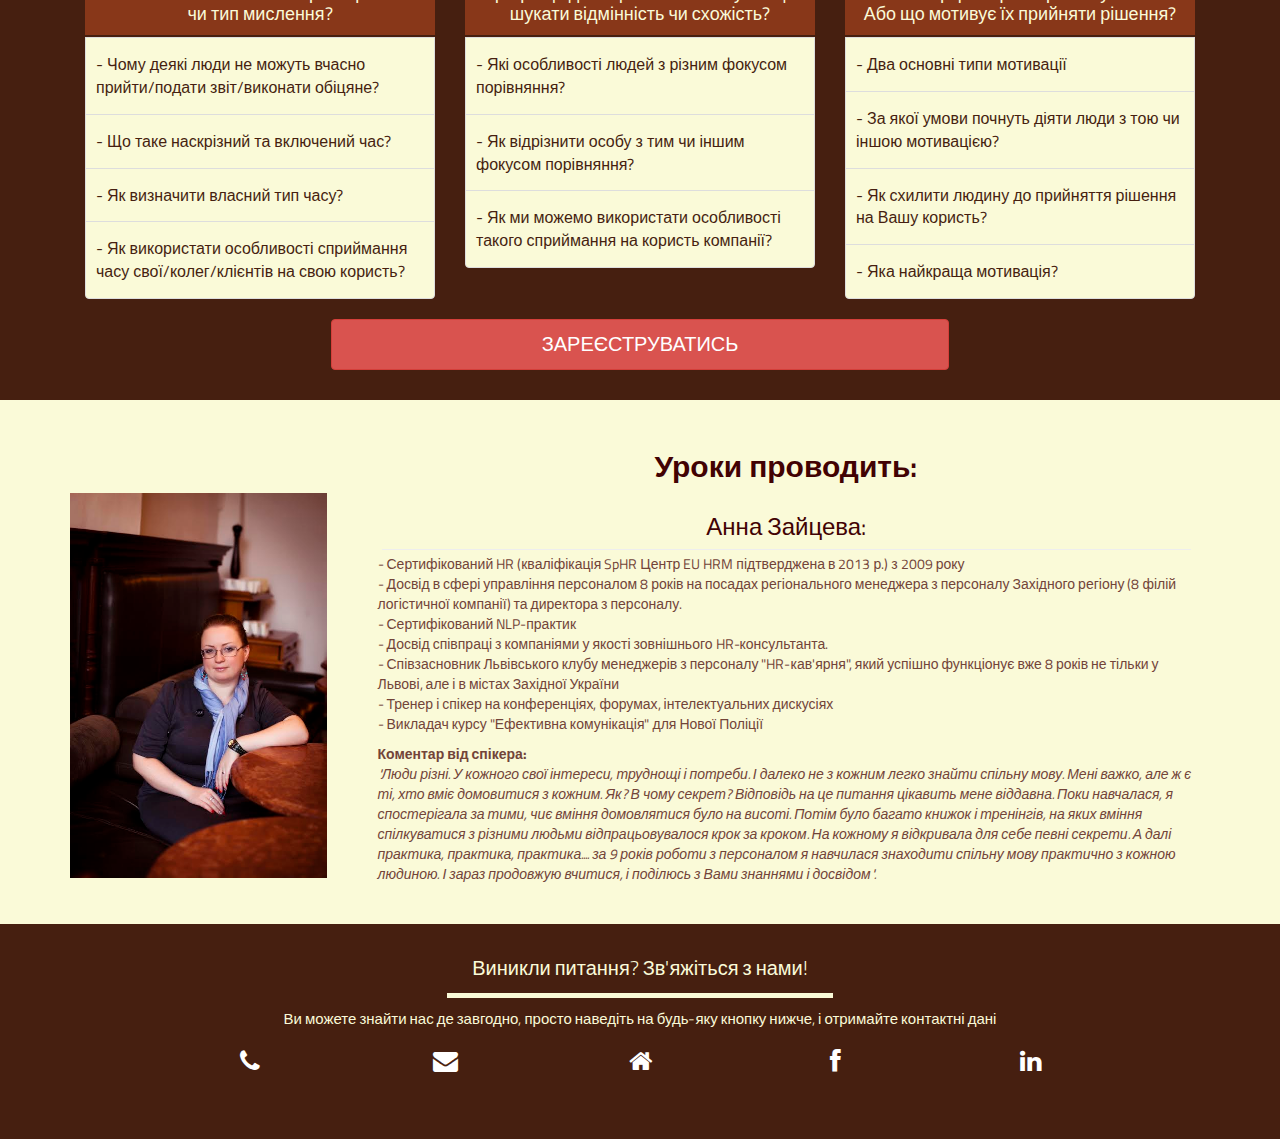
==== commit 9e692be2: "fix bugs" ====
--- a/index.html
+++ b/index.html
@@ -36,6 +36,7 @@
 
 <body>
 <div class="top-header">
+<img class="img-responsive" src="images/bg.jpg">
 </div>
 
 <!-- === MAIN Background === -->
@@ -43,7 +44,7 @@
   <div class="container">
     <div id="home-row-1" class="row clearfix">
       <div class="col-12">
-        <h2 class="font-semibold">Запрошуємо на серію безкоштовних уроків!</span></h2>
+        <h2 class="font-semibold">Запрошуємо на серію безкоштовних уроків!</h2>
         <h3 class="font-thin"><i>Доступ можливий тільки за умови попередньої реєстрації </i><img src="images/arrow.png"> </h3>
         <br>
         <br>
@@ -104,7 +105,7 @@
       <!-- /row -->
       <div class="row mt centered">
         <div class="col-lg-3">
-          <img class="img-circle" src="images/pic1.jpg" width="140" alt="">
+          <img class="img-circle" src="images/pic1.jpg" width="150" alt="">
 
           <h4 class="font-semibold">HR-и та рекрутери</h4>
 
@@ -113,7 +114,7 @@
         <!--/col-lg-4 -->
 
         <div class="col-lg-3">
-          <img class="img-circle" src="images/pic2.jpg" width="140" alt="">
+          <img class="img-circle" src="images/pic2.jpg" width="150" alt="">
 
           <h4 class="font-semibold">Власники бізнесу</h4>
 
@@ -122,7 +123,7 @@
         <!--/col-lg-4 -->
 
         <div class="col-lg-3">
-          <img class="img-circle" src="images/pic3.jpg" width="140" alt="">
+          <img class="img-circle" src="images/pic3.jpg" width="150" alt="">
 
           <h4 class="font-semibold correct">Менеджери по роботі з клієнтами, консультанти</h4>
 
@@ -130,7 +131,7 @@
         </div>
         <!--/col-lg-4 -->
         <div class="col-lg-3">
-          <img class="img-circle" src="images/pic3.jpg" width="140" alt="">
+          <img class="img-circle" src="images/pic4.jpg" width="150" alt="">
 
           <h4 class="font-semibold">Прагнете саморозвитку?</h4>
 
@@ -213,7 +214,7 @@
     <div class="container">
       <div class="row">
         <div class="col-md-9 text-right">
-          <h2 class="font-semibold">Тренінги проводить:</h2>
+          <h2 class="font-semibold">Уроки проводить:</h2>
         </div>
       </div>
       <!-- USER PROFILE ROW STARTS-->
--- a/css/style.css
+++ b/css/style.css
@@ -477,8 +477,8 @@
 }
 	
 	#slide-6 .line-row .hr {
-		background-color: #4e4e4e;
-		color: #4e4e4e;
+		background-color: #fafad8;
+		color: #fafad8;
 	}
 
 	#slide-6 a {
@@ -630,14 +630,11 @@
 }
 
 .top-header{
-	background-image: url('../images/bg.jpg') ;
-    background-repeat: no-repeat;
-    background-size: cover;
-	height: 500px;
+
+	height: 400px;
 	width: 100%;
-
-	background-position: center center;
-}
+}
+
 .centered-form{
 	margin-top: 60px;
 }
@@ -770,7 +767,6 @@
     text-decoration: none;
     color: #461f10;
     padding: 15px 10px 15px 10px;
-    font-size: 16px;
 }
 
 .redirect{
